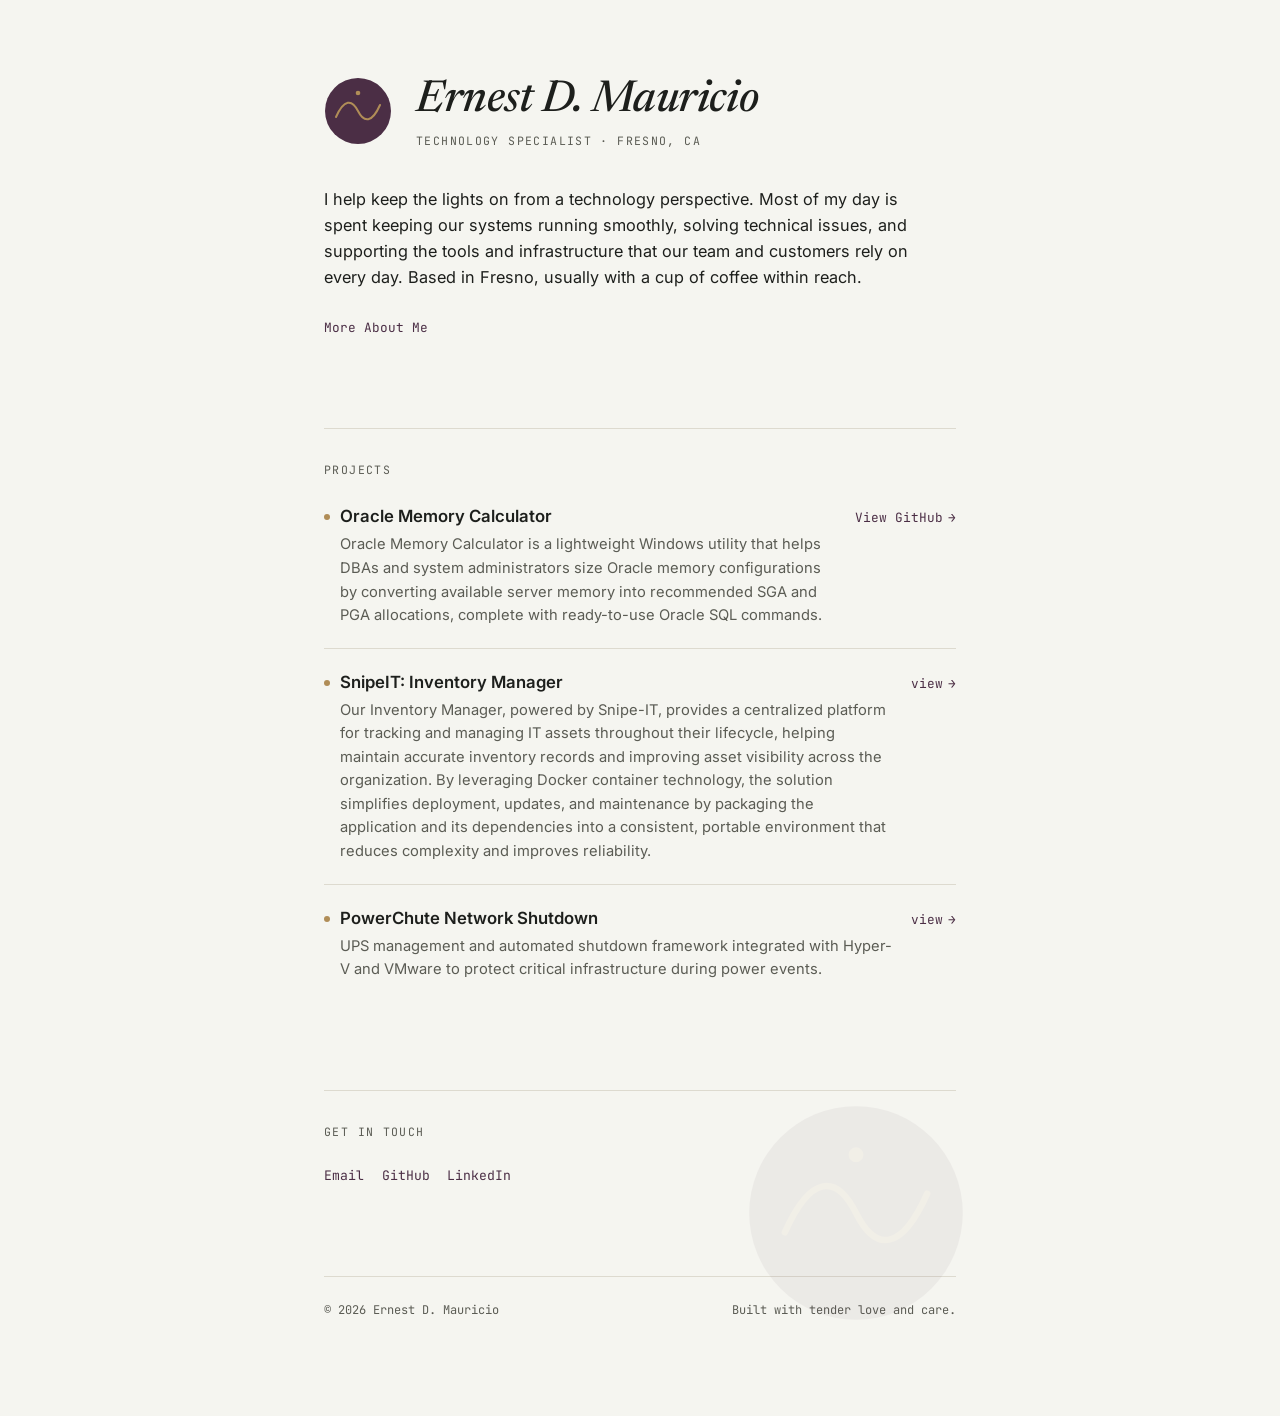
==== index.html @ f0149cdd "Add files via upload" ====
<!DOCTYPE html>
<html lang="en">
<head>
<meta charset="UTF-8">
<meta name="viewport" content="width=device-width, initial-scale=1.0">
<title>Ernest D. Mauricio - Technician &amp; Engineer</title>
<meta name="description" content="Personal site of Ernest D. Mauricio, technology specialist and engineer.">

<link rel="preconnect" href="https://fonts.googleapis.com">
<link rel="preconnect" href="https://fonts.gstatic.com" crossorigin>
<link href="https://fonts.googleapis.com/css2?family=Newsreader:ital,wght@0,400;0,500;1,400;1,500&family=Inter:wght@400;500;600&family=JetBrains+Mono:wght@400;500&display=swap" rel="stylesheet">
<link rel="stylesheet" href="styles.css">
</head>
<body>

<div class="container">

  <!-- ===== Hero ===== -->
  <header class="hero reveal">
    <svg class="seal" viewBox="0 0 68 68" xmlns="http://www.w3.org/2000/svg" role="img" aria-label="Monogram mark for Ernest D. Mauricio">
      <circle cx="34" cy="34" r="33" fill="var(--plum)"/>
      <path d="M12 40 C 20 22, 28 22, 34 34 C 40 46, 48 46, 56 28"
            fill="none" stroke="var(--brass)" stroke-width="2" stroke-linecap="round"/>
      <circle cx="34" cy="16" r="2.3" fill="var(--brass)"/>
    </svg>
    <div class="hero-text">
      <h1>Ernest D. Mauricio</h1>
      <p class="role mono-label">Technology Specialist · Fresno, CA</p>
    </div>
  </header>

  <p class="bio reveal">
    I help keep the lights on from a technology perspective. Most of my day is spent keeping our systems running smoothly,
    solving technical issues, and supporting the tools and infrastructure that our team and customers rely on every day.
    Based in Fresno, usually with a cup of coffee within reach.
  </p>

  <a class="project-link reveal" href="timeline.html">More About Me</a>

  <!-- ===== Projects ===== -->
  <hr class="rule">
  <section aria-labelledby="work-label">
    <span class="mono-label" id="work-label">Projects</span>

    <div class="project reveal">
      <div class="project-main">
        <span class="project-dot" aria-hidden="true"></span>
        <div>
          <p class="project-title">Oracle Memory Calculator</p>
          <p class="project-desc">Oracle Memory Calculator is a lightweight Windows utility that helps DBAs and system administrators
                                  size Oracle memory configurations by converting available server memory into recommended SGA and PGA
                                  allocations, complete with ready-to-use Oracle SQL commands.</p>
        </div>
      </div>
      <a class="project-link" href="https://github.com/EMauricio1102/Oracle-Memory-Calculator/tree/main" target="_blank" rel="noopener">View GitHub <span class="arrow">→</span></a>
    </div>

    <div class="project reveal">
      <div class="project-main">
        <span class="project-dot" aria-hidden="true"></span>
        <div>
          <p class="project-title">SnipeIT: Inventory Manager</p>
          <p class="project-desc">Our Inventory Manager, powered by Snipe-IT, provides a centralized platform for tracking and managing
                                  IT assets throughout their lifecycle, helping maintain accurate inventory records and improving asset
                                  visibility across the organization. By leveraging Docker container technology, the solution simplifies
                                  deployment, updates, and maintenance by packaging the application and its dependencies into a consistent,
                                  portable environment that reduces complexity and improves reliability.</p>
        </div>
      </div>
      <a class="project-link" href="project-asset-inventory.html">view <span class="arrow">→</span></a>
    </div>

    <div class="project reveal">
      <div class="project-main">
        <span class="project-dot" aria-hidden="true"></span>
        <div>
          <p class="project-title">PowerChute Network Shutdown</p>
          <p class="project-desc">UPS management and automated shutdown framework integrated with Hyper-V and VMware to protect critical infrastructure during power events.</p>
        </div>
      </div>
      <a class="project-link" href="project-powerchute.html">view <span class="arrow">→</span></a>
    </div>
  </section>

  <!-- ===== Contact ===== -->
  <hr class="rule">
  <section class="contact-wrap" aria-labelledby="contact-label" id="contact">
    <span class="mono-label" id="contact-label">Get in touch</span>

    <nav class="links-row reveal" aria-label="External profiles">
      <a href="mailto:hello@example.com">Email</a>
      <a href="https://github.com/EMauricio1102/" target="_blank" rel="noopener">GitHub</a>
      <a href="https://linkedin.com/in/example" target="_blank" rel="noopener">LinkedIn</a>
    </nav>

    <svg class="watermark" viewBox="0 0 68 68" xmlns="http://www.w3.org/2000/svg" aria-hidden="true">
      <circle cx="34" cy="34" r="33" fill="var(--plum)"/>
      <path d="M12 40 C 20 22, 28 22, 34 34 C 40 46, 48 46, 56 28"
            fill="none" stroke="var(--brass)" stroke-width="2" stroke-linecap="round"/>
      <circle cx="34" cy="16" r="2.3" fill="var(--brass)"/>
    </svg>
  </section>

  <footer>
    <span>&copy; 2026 Ernest D. Mauricio</span>
    <span>Built with tender love and care.</span>
  </footer>

</div>

<script src="script.js"></script>
</body>
</html>
---- styles.css ----
:root {
  --paper: #F5F5F0;
  --paper-2: #ECEAE2;
  --ink: #1D1F1C;
  --muted: #5B5C54;
  --plum: #4B2E45;
  --plum-dark: #38222F;
  --brass: #B08D57;
  --line: #DDDACF;
  --measure: 62ch;
  --gap-section: clamp(3.5rem, 8vw, 5.5rem);
}

* { box-sizing: border-box; }

/* ---------- Minimal scrollbars ---------- */
* {
  scrollbar-width: thin;
  scrollbar-color: var(--line) transparent;
}
*::-webkit-scrollbar {
  height: 6px;
  width: 6px;
}
*::-webkit-scrollbar-track {
  background: transparent;
}
*::-webkit-scrollbar-thumb {
  background: var(--line);
  border-radius: 999px;
}
*::-webkit-scrollbar-thumb:hover {
  background: var(--muted);
}

html { scroll-behavior: smooth; }

@media (prefers-reduced-motion: reduce) {
  html { scroll-behavior: auto; }
  *, *::before, *::after {
    animation-duration: 0.01ms !important;
    animation-iteration-count: 1 !important;
    transition-duration: 0.01ms !important;
  }
}

body {
  margin: 0;
  background: var(--paper);
  color: var(--ink);
  font-family: 'Inter', sans-serif;
  font-size: 16px;
  line-height: 1.6;
  -webkit-font-smoothing: antialiased;
}

.container {
  max-width: 680px;
  margin: 0 auto;
  padding: clamp(2.5rem, 6vw, 5rem) 1.5rem 6rem;
}

.mono-label {
  font-family: 'JetBrains Mono', monospace;
  font-size: 0.72rem;
  letter-spacing: 0.12em;
  text-transform: uppercase;
  color: var(--muted);
}

a {
  color: var(--plum);
  text-decoration: none;
}

/* ---------- Reveal-on-scroll ---------- */
.reveal {
  opacity: 0;
  transform: translateY(14px);
  transition: opacity 0.6s ease, transform 0.6s ease;
}
.reveal.in-view {
  opacity: 1;
  transform: translateY(0);
}

/* ---------- Back link (sub-pages) ---------- */
.back-link {
  display: inline-block;
  margin-bottom: 2.5rem;
  color: var(--muted);
  transition: color 0.25s ease;
}
.back-link:hover,
.back-link:focus-visible {
  color: var(--plum);
}

/* ---------- Hero ---------- */
.hero {
  display: flex;
  align-items: flex-start;
  gap: 1.5rem;
  margin-bottom: 2.25rem;
}

.seal {
  flex: none;
  width: 68px;
  height: 68px;
}

.hero-text h1,
.page-title {
  font-family: 'Newsreader', serif;
  font-style: italic;
  font-weight: 500;
  font-size: clamp(2.1rem, 5.5vw, 2.75rem);
  line-height: 1.1;
  margin: 0 0 0.4rem;
  letter-spacing: -0.01em;
}

.page-title {
  font-size: clamp(1.9rem, 5.5vw, 2.5rem);
}

.hero-text .role {
  margin: 0;
}

.project-hero {
  margin-bottom: 1.5rem;
}

.bio {
  max-width: var(--measure);
  color: var(--ink);
  font-size: 1.02rem;
  margin: 0 0 1.5rem;
}

.links-row {
  display: flex;
  flex-wrap: wrap;
  gap: 1.1rem;
  font-family: 'JetBrains Mono', monospace;
  font-size: 0.82rem;
}

.links-row a,
.contact-line {
  position: relative;
  padding-bottom: 2px;
  background-image: linear-gradient(var(--plum), var(--plum));
  background-position: 0 100%;
  background-repeat: no-repeat;
  background-size: 0% 1px;
  transition: background-size 0.3s ease;
}
.links-row a:hover,
.links-row a:focus-visible,
.contact-line:hover,
.contact-line:focus-visible {
  background-size: 100% 1px;
}

/* ---------- Dividers & section labels ---------- */
hr.rule {
  border: none;
  border-top: 1px solid var(--line);
  margin: var(--gap-section) 0 2rem;
}

section > .mono-label {
  display: block;
  margin-bottom: 1.5rem;
}

/* ---------- Projects ---------- */
.project {
  display: flex;
  justify-content: space-between;
  align-items: baseline;
  gap: 1rem;
  padding: 1.25rem 0;
  border-bottom: 1px solid var(--line);
}
.project:first-of-type { padding-top: 0; }
.project:last-of-type { border-bottom: none; }

.project-main {
  display: flex;
  gap: 0.65rem;
  align-items: baseline;
}

.project-dot {
  width: 6px;
  height: 6px;
  border-radius: 50%;
  background: var(--brass);
  flex: none;
  transform: translateY(-2px);
}

.project-title {
  font-size: 1.05rem;
  font-weight: 600;
  color: var(--ink);
  margin: 0 0 0.2rem;
}

.project-desc {
  margin: 0;
  color: var(--muted);
  font-size: 0.92rem;
}

.project-link {
  flex: none;
  font-family: 'JetBrains Mono', monospace;
  font-size: 0.8rem;
  white-space: nowrap;
  display: inline-flex;
  align-items: center;
  gap: 0.3rem;
}

.project-link .arrow {
  display: inline-block;
  transition: transform 0.25s ease;
}
.project-link:hover .arrow,
.project-link:focus-visible .arrow {
  transform: translateX(3px);
}

/* ---------- Gallery (project sub-pages) ---------- */
.gallery {
  display: flex;
  flex-direction: column;
  gap: 1.75rem;
}
.gallery figure {
  margin: 0;
}
.gallery img {
  width: 100%;
  height: auto;
  display: block;
  border: 1px solid var(--line);
  border-radius: 4px;
}
.gallery figcaption {
  margin-top: 0.6rem;
}

/* ---------- Feature list (project sub-pages) ---------- */
.feature-list {
  display: grid;
  grid-template-columns: 1fr;
  gap: 0;
}
@media (min-width: 640px) {
  .feature-list {
    grid-template-columns: 1fr 1fr;
    column-gap: 2.5rem;
  }
}
.feature {
  padding: 1rem 0;
  border-bottom: 1px solid var(--line);
}
.feature-term {
  font-weight: 600;
  color: var(--ink);
  font-size: 0.98rem;
  margin: 0 0 0.3rem;
}
.feature-desc {
  margin: 0;
  color: var(--muted);
  font-size: 0.88rem;
  line-height: 1.55;
}

/* ---------- Category groups (project sub-pages) ---------- */
.category {
  padding: 1.75rem 0;
  border-bottom: 1px solid var(--line);
}
.category:first-of-type {
  padding-top: 0;
}
.category:last-of-type {
  border-bottom: none;
}
.category-title {
  font-weight: 600;
  color: var(--ink);
  font-size: 1.05rem;
  margin: 0 0 0.85rem;
}
.category-list {
  list-style: none;
  margin: 0;
  padding: 0;
  display: grid;
  gap: 0.6rem;
}
.category-list li {
  position: relative;
  padding-left: 1.15rem;
  color: var(--muted);
  font-size: 0.92rem;
  line-height: 1.55;
}
.category-list li::before {
  content: "";
  position: absolute;
  left: 0;
  top: 0.6em;
  width: 5px;
  height: 5px;
  border-radius: 50%;
  background: var(--brass);
}

/* ---------- Form fields (shared) ---------- */
.field {
  display: flex;
  flex-direction: column;
  gap: 0.4rem;
}
.field label {
  font-family: 'JetBrains Mono', monospace;
  font-size: 0.72rem;
  letter-spacing: 0.08em;
  text-transform: uppercase;
  color: var(--muted);
}
.field input,
.field textarea {
  font-family: 'Inter', sans-serif;
  font-size: 1rem;
  color: var(--ink);
  background: transparent;
  border: none;
  border-bottom: 1px solid var(--line);
  padding: 0.5rem 0.1rem;
  outline: none;
  transition: border-color 0.25s ease;
}
.field textarea {
  resize: vertical;
  min-height: 80px;
  line-height: 1.5;
}
.field input:focus,
.field textarea:focus {
  border-color: var(--plum);
}
.field input:focus-visible,
.field textarea:focus-visible {
  outline: 2px solid var(--brass);
  outline-offset: 3px;
}

.btn-primary {
  justify-self: start;
  font-family: 'JetBrains Mono', monospace;
  font-size: 0.85rem;
  letter-spacing: 0.04em;
  background: var(--plum);
  color: var(--paper);
  border: 1px solid var(--plum);
  padding: 0.75rem 1.6rem;
  cursor: pointer;
  transition: background 0.25s ease, transform 0.15s ease;
}
.btn-primary:hover {
  background: var(--plum-dark);
}
.btn-primary:active {
  transform: translateY(1px);
}
.btn-primary:focus-visible {
  outline: 2px solid var(--brass);
  outline-offset: 3px;
}

.status-note {
  font-family: 'JetBrains Mono', monospace;
  font-size: 0.78rem;
  color: var(--muted);
  min-height: 1.2em;
}

/* ---------- Timeline ---------- */
.timeline-scroll {
  overflow-x: auto;
  margin: 0 -1.5rem;
  padding: 0.5rem 1.5rem 1.25rem;
  -webkit-overflow-scrolling: touch;
}
.timeline-track {
  position: relative;
  height: 84px;
}
.timeline-axis {
  position: absolute;
  left: 0;
  right: 0;
  top: 50%;
  height: 2px;
  background: var(--line);
  transform: translateY(-50%);
}
.timeline-marker {
  position: absolute;
  top: 50%;
  transform: translate(-50%, -50%);
  display: flex;
  flex-direction: column;
  align-items: center;
  gap: 0.5rem;
  background: none;
  border: none;
  cursor: pointer;
  padding: 0.5rem;
}
.timeline-marker-dot {
  width: 11px;
  height: 11px;
  border-radius: 50%;
  background: var(--paper);
  border: 2px solid var(--muted);
  transition: all 0.25s ease;
}
.timeline-marker.active .timeline-marker-dot {
  background: var(--plum);
  border-color: var(--brass);
  width: 13px;
  height: 13px;
  box-shadow: 0 0 0 4px rgba(75, 46, 69, 0.12);
}
.timeline-marker:hover .timeline-marker-dot,
.timeline-marker:focus-visible .timeline-marker-dot {
  border-color: var(--plum);
}
.timeline-marker:focus-visible {
  outline: 2px solid var(--brass);
  outline-offset: 4px;
  border-radius: 8px;
}
.timeline-marker-year {
  font-family: 'JetBrains Mono', monospace;
  font-size: 0.68rem;
  color: var(--muted);
  letter-spacing: 0.03em;
  white-space: nowrap;
  opacity: 0;
  transition: opacity 0.2s ease;
}
.timeline-marker:hover .timeline-marker-year,
.timeline-marker:focus-visible .timeline-marker-year,
.timeline-marker.active .timeline-marker-year {
  opacity: 1;
}
.timeline-marker.active .timeline-marker-year {
  color: var(--plum);
  font-weight: 500;
}

.timeline-detail {
  border-left: 3px solid var(--plum);
  padding: 0.1rem 0 0.1rem 1.25rem;
  margin-top: 0.75rem;
}
.timeline-detail-date {
  margin: 0 0 0.4rem;
}
.timeline-detail-title {
  font-family: 'Newsreader', serif;
  font-style: italic;
  font-weight: 500;
  font-size: 1.4rem;
  color: var(--ink);
  margin: 0 0 0.6rem;
  letter-spacing: -0.01em;
}
.timeline-detail-desc {
  margin: 0;
  color: var(--ink);
  font-size: 0.98rem;
  max-width: var(--measure);
  line-height: 1.6;
}
.timeline-detail.fade-in {
  animation: detailFade 0.4s ease;
}
@keyframes detailFade {
  from { opacity: 0; transform: translateY(6px); }
  to { opacity: 1; transform: translateY(0); }
}

/* ---------- Contact ---------- */
.contact-wrap {
  position: relative;
}

.contact-wrap .watermark {
  position: absolute;
  top: -20px;
  right: -10px;
  width: 220px;
  height: 220px;
  opacity: 0.05;
  pointer-events: none;
  z-index: 0;
}

.contact-info {
  position: relative;
  z-index: 1;
  display: flex;
  flex-direction: column;
  gap: 0.85rem;
}

.contact-line {
  font-family: 'Inter', sans-serif;
  font-size: 1.15rem;
  font-weight: 500;
  color: var(--ink);
  display: inline-block;
  width: fit-content;
}
.contact-line:hover,
.contact-line:focus-visible {
  color: var(--plum);
}
.contact-line:focus-visible {
  outline: 2px solid var(--brass);
  outline-offset: 4px;
}

footer {
  margin-top: var(--gap-section);
  padding-top: 1.5rem;
  border-top: 1px solid var(--line);
  font-family: 'JetBrains Mono', monospace;
  font-size: 0.75rem;
  color: var(--muted);
  display: flex;
  justify-content: space-between;
  flex-wrap: wrap;
  gap: 0.5rem;
}

footer a {
  color: var(--muted);
}
footer a:hover,
footer a:focus-visible {
  color: var(--plum);
}

@media (max-width: 480px) {
  .hero { gap: 1rem; }
  .seal { width: 54px; height: 54px; }
  .project {
    flex-direction: column;
    align-items: flex-start;
    gap: 0.35rem;
  }
}
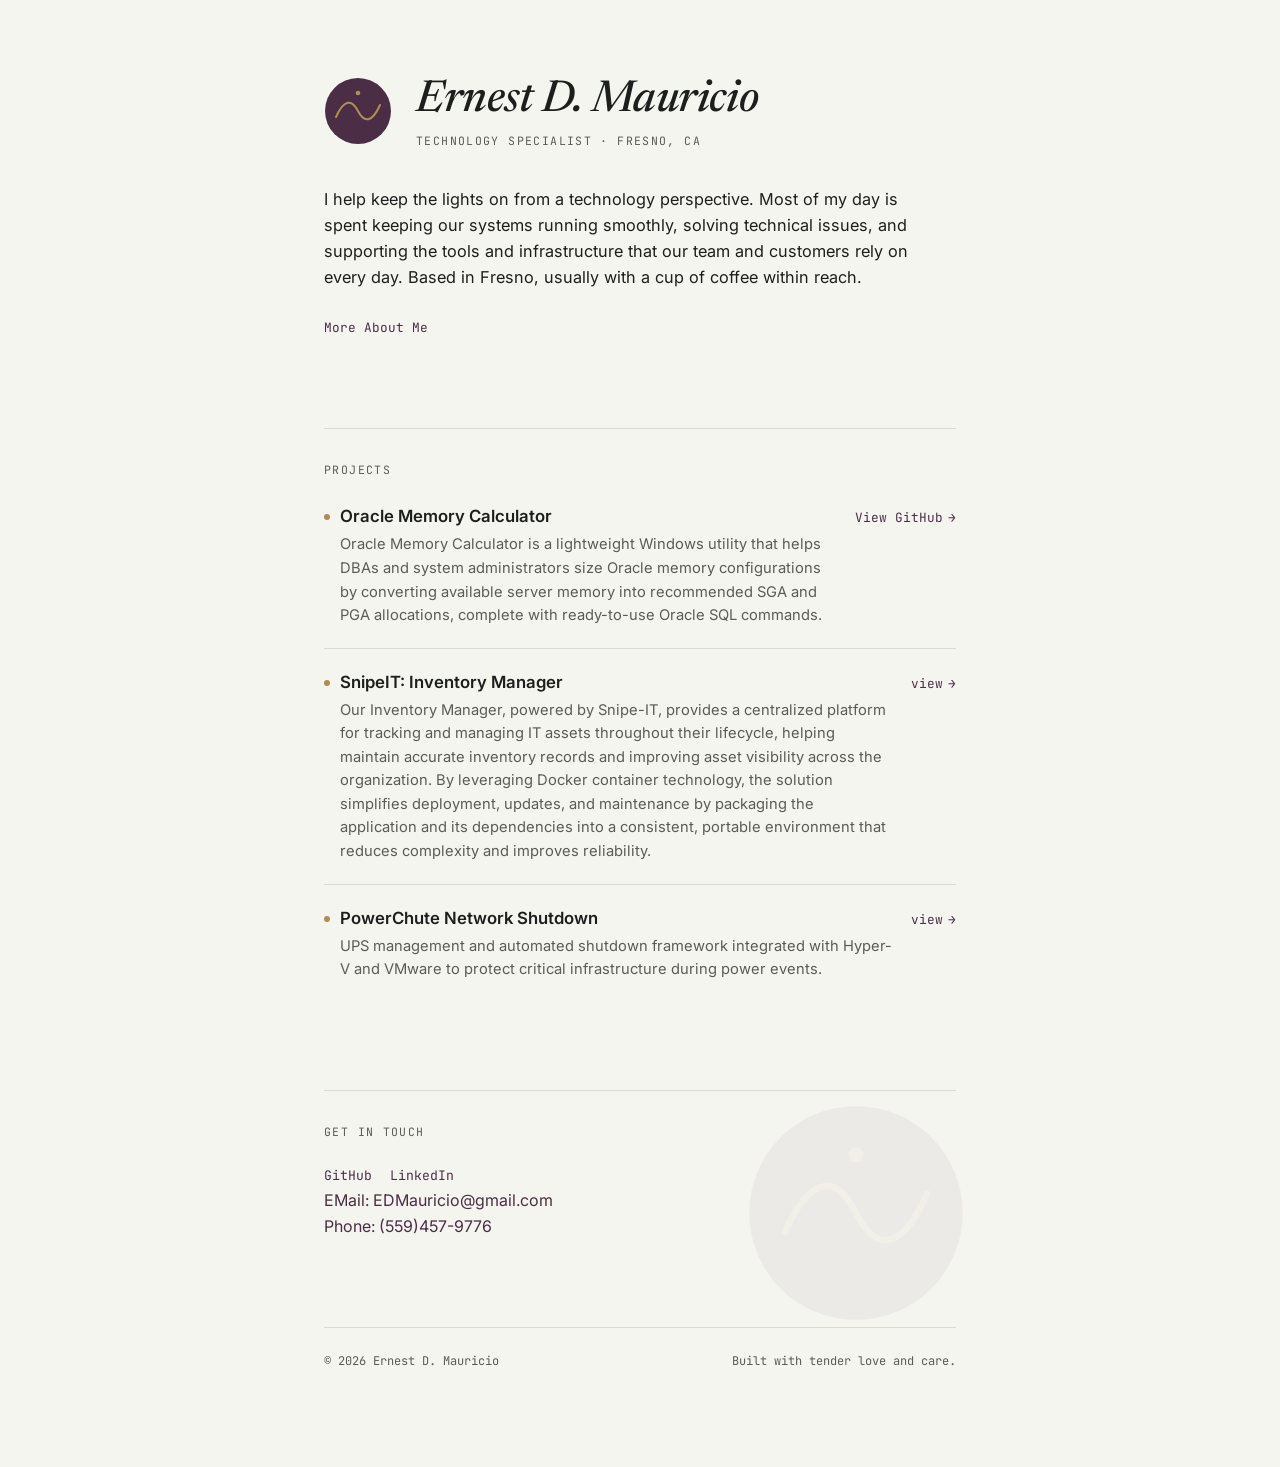
==== commit ed698080: "Add contact information to index.html Added email and phone contact information sections." ====
--- a/index.html
+++ b/index.html
@@ -88,10 +88,12 @@
     <span class="mono-label" id="contact-label">Get in touch</span>
 
     <nav class="links-row reveal" aria-label="External profiles">
-      <a href="mailto:hello@example.com">Email</a>
       <a href="https://github.com/EMauricio1102/" target="_blank" rel="noopener">GitHub</a>
       <a href="https://linkedin.com/in/example" target="_blank" rel="noopener">LinkedIn</a>
     </nav>
+    
+    <section> <a>EMail: EDMauricio@gmail.com</a> </section>
+    <section> <a>Phone: (559)457-9776</a> </section>
 
     <svg class="watermark" viewBox="0 0 68 68" xmlns="http://www.w3.org/2000/svg" aria-hidden="true">
       <circle cx="34" cy="34" r="33" fill="var(--plum)"/>
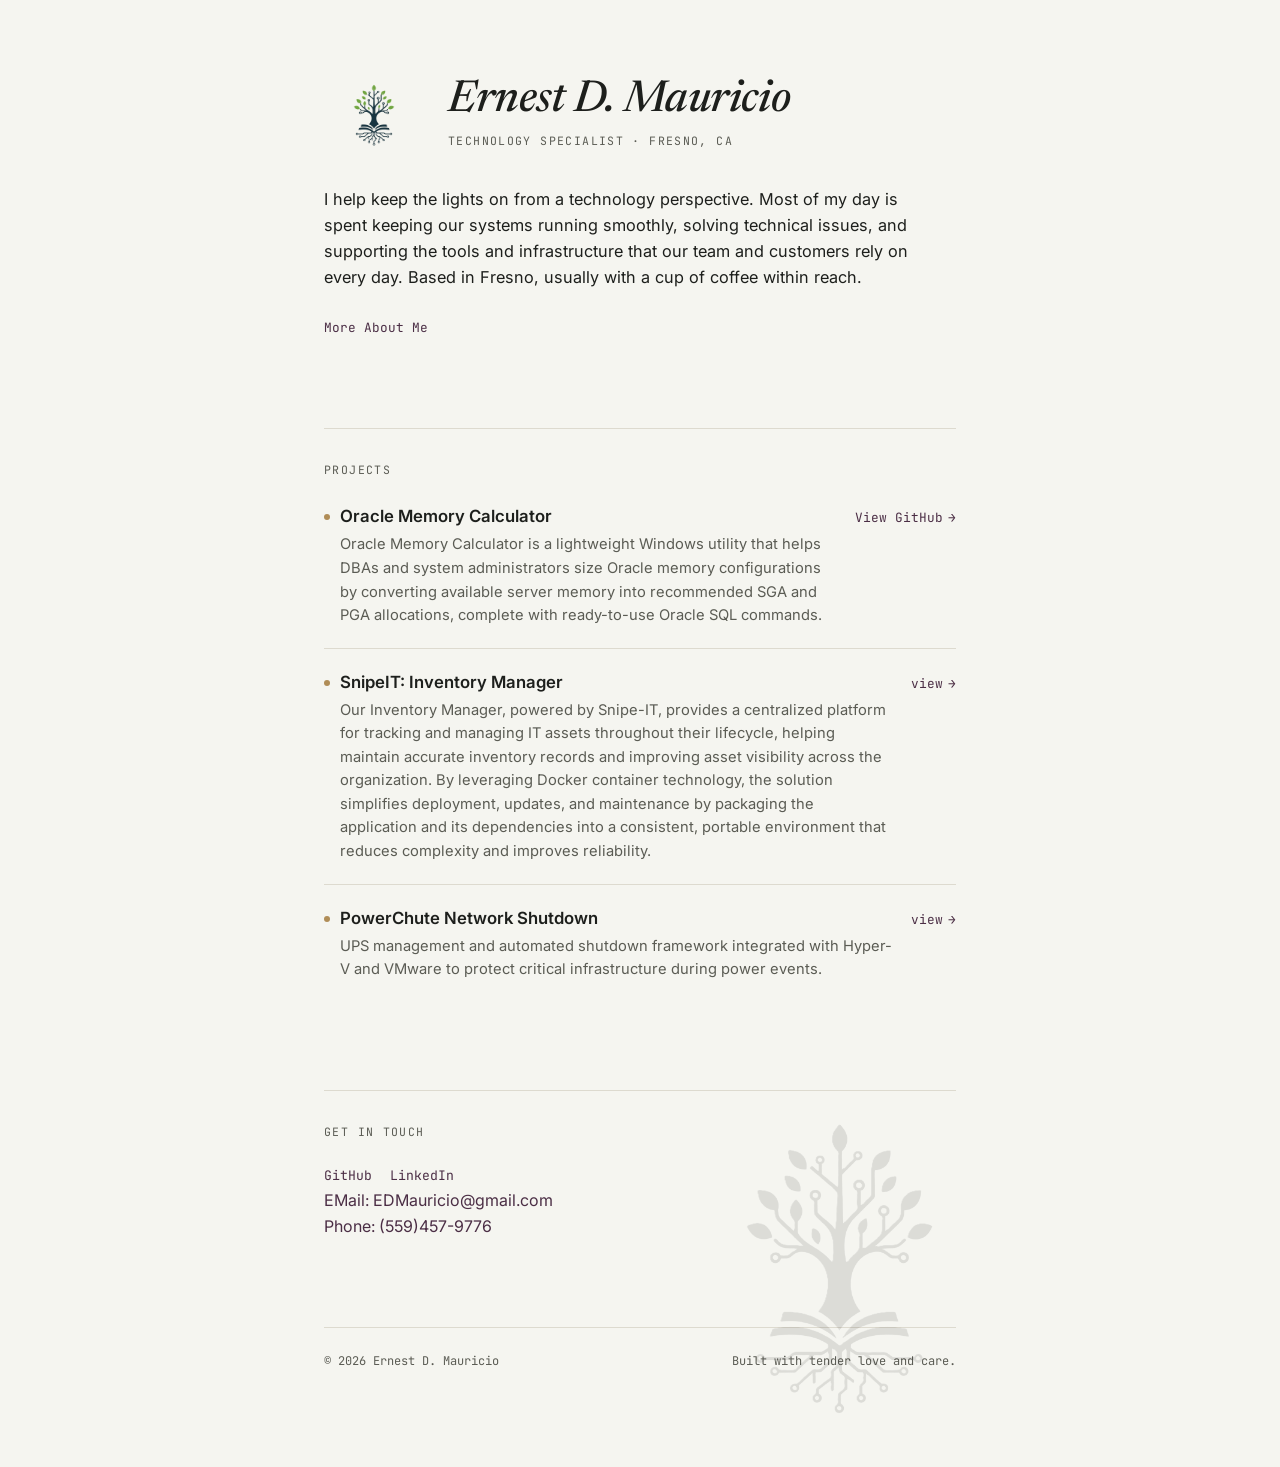
==== commit ea07bd33: "Add files via upload" ====
--- a/index.html
+++ b/index.html
@@ -17,12 +17,7 @@
 
   <!-- ===== Hero ===== -->
   <header class="hero reveal">
-    <svg class="seal" viewBox="0 0 68 68" xmlns="http://www.w3.org/2000/svg" role="img" aria-label="Monogram mark for Ernest D. Mauricio">
-      <circle cx="34" cy="34" r="33" fill="var(--plum)"/>
-      <path d="M12 40 C 20 22, 28 22, 34 34 C 40 46, 48 46, 56 28"
-            fill="none" stroke="var(--brass)" stroke-width="2" stroke-linecap="round"/>
-      <circle cx="34" cy="16" r="2.3" fill="var(--brass)"/>
-    </svg>
+    <img class="seal" src="images/tran_logo.png" alt="Ernest D. Mauricio logo — a tree with circuit-pattern roots growing from an open book">
     <div class="hero-text">
       <h1>Ernest D. Mauricio</h1>
       <p class="role mono-label">Technology Specialist · Fresno, CA</p>
@@ -89,18 +84,13 @@
 
     <nav class="links-row reveal" aria-label="External profiles">
       <a href="https://github.com/EMauricio1102/" target="_blank" rel="noopener">GitHub</a>
-      <a href="https://linkedin.com/in/example" target="_blank" rel="noopener">LinkedIn</a>
+      <a href="https://www.linkedin.com/in/ernest-mauricio" target="_blank" rel="noopener">LinkedIn</a>
     </nav>
-    
+
     <section> <a>EMail: EDMauricio@gmail.com</a> </section>
     <section> <a>Phone: (559)457-9776</a> </section>
-
-    <svg class="watermark" viewBox="0 0 68 68" xmlns="http://www.w3.org/2000/svg" aria-hidden="true">
-      <circle cx="34" cy="34" r="33" fill="var(--plum)"/>
-      <path d="M12 40 C 20 22, 28 22, 34 34 C 40 46, 48 46, 56 28"
-            fill="none" stroke="var(--brass)" stroke-width="2" stroke-linecap="round"/>
-      <circle cx="34" cy="16" r="2.3" fill="var(--brass)"/>
-    </svg>
+      
+    <img class="watermark" src="images/mono_logo.png" alt="" aria-hidden="true">
   </section>
 
   <footer>
--- a/styles.css
+++ b/styles.css
@@ -106,8 +106,8 @@
 
 .seal {
   flex: none;
-  width: 68px;
-  height: 68px;
+  width: 100px;
+  height: 70px;
 }
 
 .hero-text h1,
@@ -513,10 +513,10 @@
 .contact-wrap .watermark {
   position: absolute;
   top: -20px;
-  right: -10px;
-  width: 220px;
-  height: 220px;
-  opacity: 0.05;
+  right: -100px;
+  width: 434px;
+  height: 325px;
+  opacity: 0.1;
   pointer-events: none;
   z-index: 0;
 }
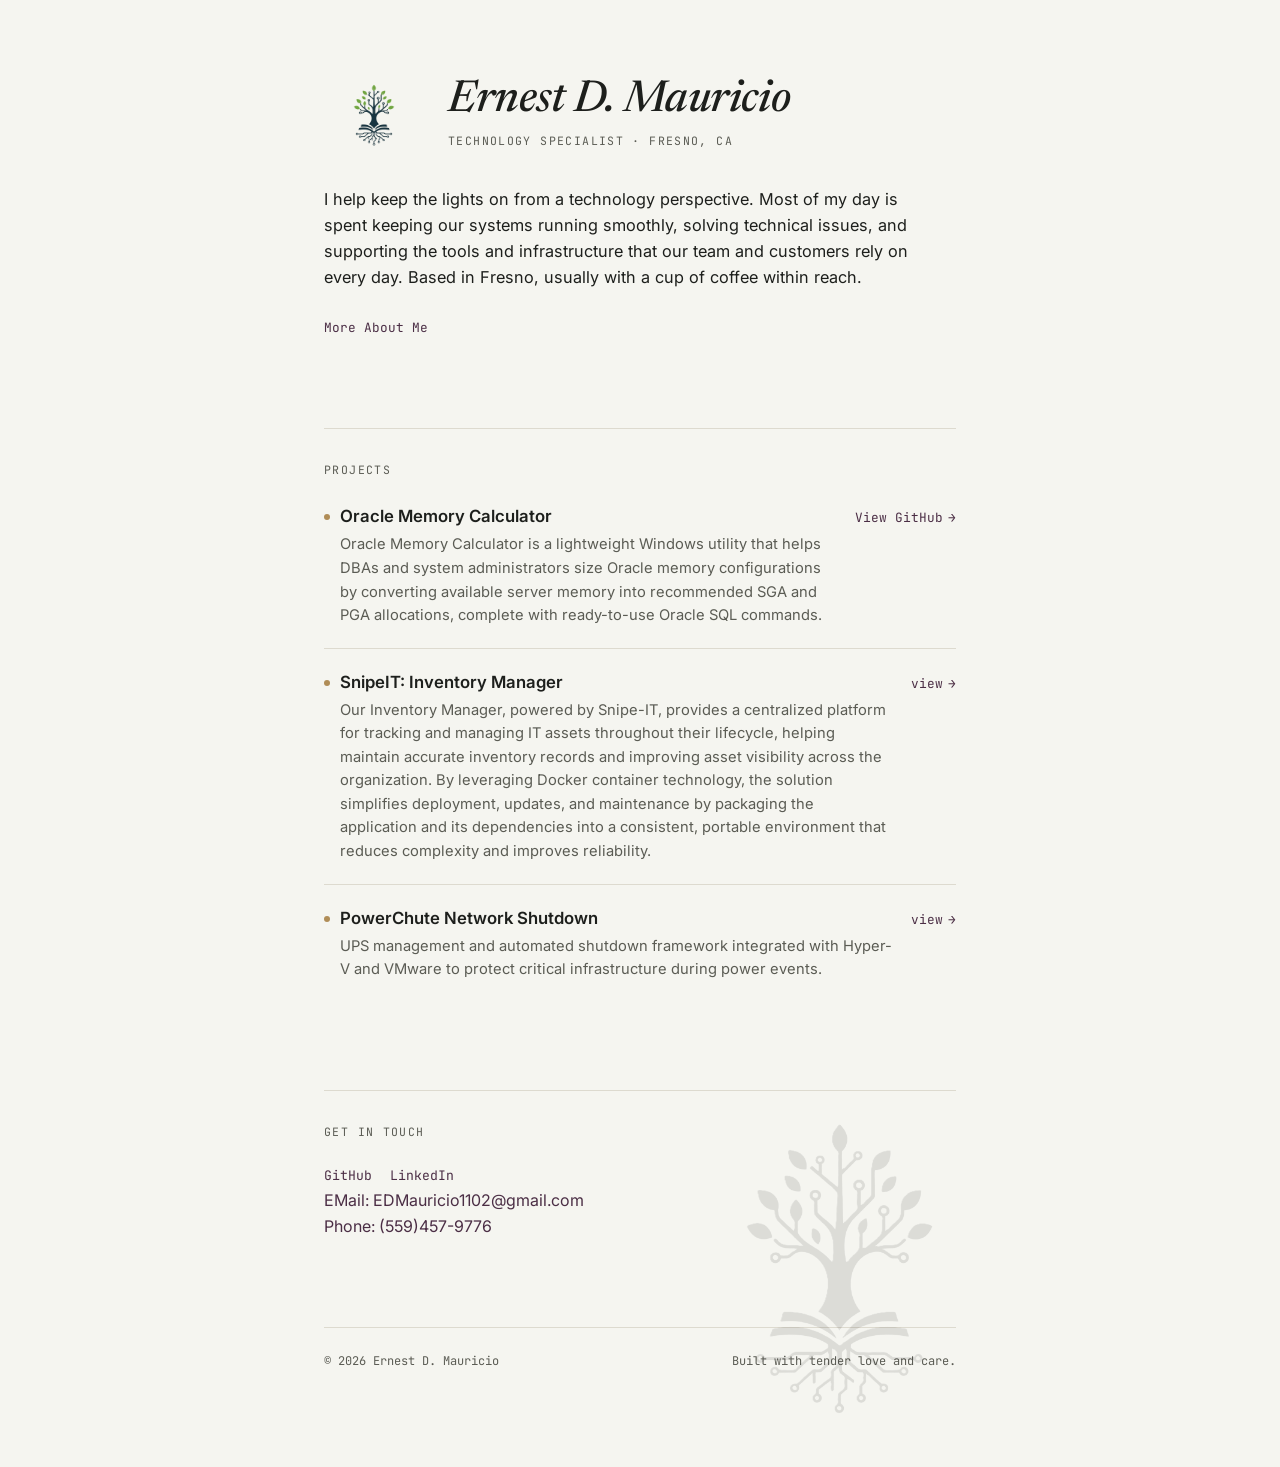
==== commit 54acf700: "Update contact email address Changed email from EDMauricio@gmail.com to EDMauricio1102@gmail.com in " ====
--- a/index.html
+++ b/index.html
@@ -87,7 +87,7 @@
       <a href="https://www.linkedin.com/in/ernest-mauricio" target="_blank" rel="noopener">LinkedIn</a>
     </nav>
 
-    <section> <a>EMail: EDMauricio@gmail.com</a> </section>
+    <section> <a>EMail: EDMauricio1102@gmail.com</a> </section>
     <section> <a>Phone: (559)457-9776</a> </section>
       
     <img class="watermark" src="images/mono_logo.png" alt="" aria-hidden="true">
